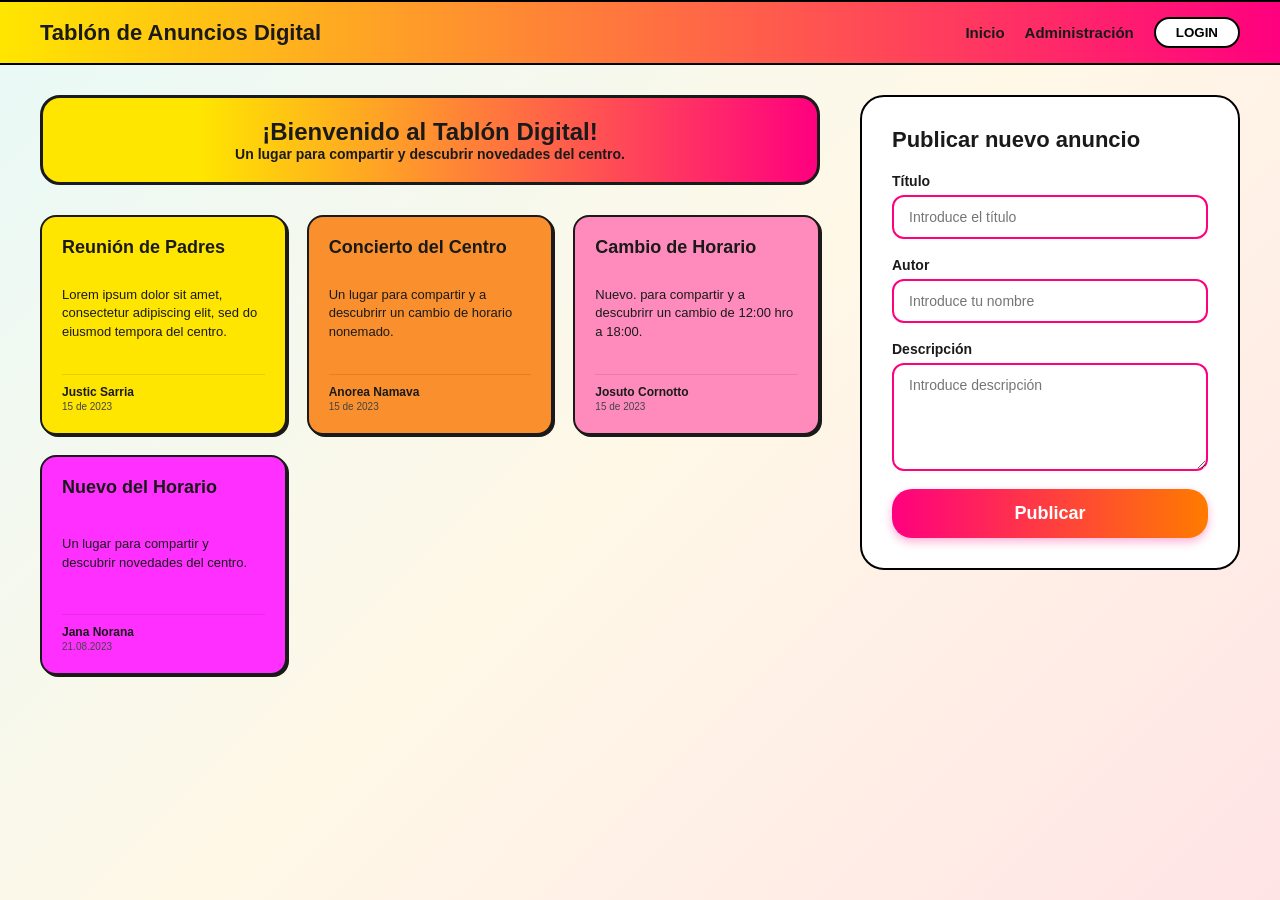
==== Interfaz-web-mini-server/HTML/index.html @ 528c1a35 "Add files via upload" ====
<!DOCTYPE html>
<html lang="es">
<head>
  <meta charset="UTF-8">
  <meta name="viewport" content="width=device-width, initial-scale=1.0">
  <title>Tablón de Anuncios Digital - DAW</title>
  <link rel="stylesheet" href="../CSS/estilos.css">
</head>
<body>

  <!-- Encabezado superior -->
  <header class="navegacion">
    <h1 class="nav-title">Tablón de Anuncios Digital</h1>
    <nav class="nav-links">
      <a href="#" class="active">Inicio</a>
      <a href="#">Administración</a>
      <button class="btn-login">LOGIN</button>
    </nav>
  </header>

  <!-- Contenedor principal -->
  <div class="main-container">
    <!-- Banner y grid de anuncios -->
    <main class="feed-section">
      
      <!-- Banner bienvenida -->
      <div class="banner_bienvenida">
        <h2>¡Bienvenido al Tablón Digital!</h2>
        <p>Un lugar para compartir y descubrir novedades del centro.</p>
      </div>

      <!-- Feed anuncios -->
      <div class="cards-grid">

        <!-- Tarjeta amarilla -->
        <article class="card card-amarillo">
          <h3 class="card-title">Reunión de Padres</h3>
          <p class="card-body">Lorem ipsum dolor sit amet, consectetur adipiscing elit, sed do eiusmod tempora del centro.</p>
          <div class="card-footer">
            <span class="author-info">Justic Sarria<br><small>15 de 2023</small></span>
          </div>
        </article>

        <!-- Tarjeta naranja -->
        <article class="card card-naranja">
          <h3 class="card-title">Concierto del Centro</h3>
          <p class="card-body">Un lugar para compartir y a descubrirr un cambio de horario nonemado.</p>
          <div class="card-footer">
            <span class="author-info">Anorea Namava<br><small>15 de 2023</small></span>
          </div>
        </article>

        <!-- Tarjeta rosa -->
        <article class="card card-rosa">
          <h3 class="card-title">Cambio de Horario</h3>
          <p class="card-body">Nuevo. para compartir y a descubrirr un cambio de 12:00 hro a 18:00.</p>
          <div class="card-footer">
            <span class="author-info">Josuto Cornotto<br><small>15 de 2023</small></span>
          </div>
        </article>

        <!-- Tarjeta morada -->
        <article class="card card-morado">
          <h3 class="card-title">Nuevo del Horario</h3>
          <p class="card-body">Un lugar para compartir y descubrir novedades del centro.</p>
          <div class="card-footer">
            <span class="author-info">Jana Norana<br><small>21.08.2023</small></span>
          </div>
        </article>

      </div>
    </main>

    <!-- Formulario para publicar anuncios -->
    <aside class="form-section">
      <div class="form-card">
        <h2 class="form-title">Publicar nuevo anuncio</h2>
        
        <form action="#" method="POST">
          <div class="form-group">
            <label for="titulo">Título</label>
            <div class="input-container">
              <input type="text" id="titulo" name="titulo" placeholder="Introduce el título" required>
            </div>
          </div>

          <div class="form-group">
            <label for="autor">Autor</label>
            <div class="input-container">
              <input type="text" id="autor" name="autor" placeholder="Introduce tu nombre" required>
            </div>
          </div>

          <div class="form-group">
            <label for="descripcion">Descripción</label>
            <div class="input-container">
              <textarea id="descripcion" name="descripcion" rows="5" placeholder="Introduce descripción" required></textarea>
            </div>
          </div>

          <button type="submit" class="btn-submit">Publicar</button>
        </form>
      </div>
    </aside>

  </div>

</body>
</html>
---- Interfaz-web-mini-server/CSS/estilos.css ----
/* Selector universal y reset */
* {
  box-sizing: border-box;
  margin: 0;
  padding: 0;
  font-family: 'Poppins', sans-serif;
}

body {
  background: linear-gradient(135deg, #e8f9f7 0%, #fff8e7 50%, #ffe4e6 100%);
  min-height: 100vh;
  color: #1a1a1a;
}

/* Cabecera navegación */
.navegacion {
  display: flex;
  align-items: center;
  justify-content: space-between;
  padding: 15px 40px;
  background: linear-gradient(90deg, #ffe600 0%, #ff007f 100%);
  border-top: 2.5px solid black;
  border-bottom: 2.5px solid black;
}

.nav-title {
  font-size: 22px;
  font-weight: 700;
}

.nav-links {
  display: flex;
  align-items: center;
  gap: 20px;
}

.nav-links a {
  text-decoration: none;
  color: #1a1a1a;
  font-weight: 700;
  font-size: 15px;
}

.btn-login {
  background-color: #ffffff;
  border: 2px solid #000;
  border-radius: 20px;
  padding: 6px 20px;
  font-weight: 800;
  cursor: pointer;
  transition: transform 0.2s;
}

.btn-login:hover {
  transform: scale(1.05);
}

/* Layout Principal */
.main-container {
  display: flex;
  padding: 30px 40px;
  gap: 40px;
}

.feed-section {
  flex: 1;
}

.form-section {
  width: 380px;
  flex-shrink: 0;
}

/* Banner de Bienvenida */
.banner_bienvenida {
  background: linear-gradient(90deg, #ffe600 20%, #ff007f 100%);
  border-radius: 20px;
  padding: 20px 30px;
  text-align: center;
  margin-bottom: 30px;
  border: 3px solid #1a1a1a;
}

.banner_bienvenida h2 {
  font-size: 24px;
  font-weight: 800;
}

.banner_bienvenida p {
  font-size: 14px;
  font-weight: 600;
}

/* Grid anuncios */
.cards-grid {
  display: grid;
  grid-template-columns: repeat(auto-fill, minmax(220px, 1fr));
  gap: 20px;
}

/* Tarjetas anuncios */
.card {
  position: relative;
  border-radius: 16px;
  padding: 20px;
  display: flex;
  flex-direction: column;
  justify-content: space-between;
  border: 2px solid #1a1a1a;
  box-shadow: 2px 2px 0px #1a1a1a;
  min-height: 220px;
  transition: transform 0.2s;
}

.card:hover {
  transform: translateY(-5px);
  cursor: pointer;
}

.card-title {
  font-size: 18px;
  font-weight: 800;
  margin-bottom: 10px;
  padding-right: 20px;
}

.card-body {
  font-size: 13px;
  line-height: 1.4;
  margin-bottom: 15px;
}

.card-footer {
  display: flex;
  align-items: center;
  justify-content: space-between;
  border-top: 1px solid rgba(0, 0, 0, 0.1);
  padding-top: 10px;
}

.author-info {
  font-size: 12px;
  font-weight: 700;
}

.author-info small {
  font-size: 10px;
  color: #444;
  font-weight: 400;
}

/* Colores de tarjetas */
.card-amarillo { background-color: #ffe600; }
.card-naranja  { background-color: #fa902d; }
.card-rosa     { background-color: #ff8bbd; }
.card-morado   { background-color: rgb(255, 48, 255); }

/* Formulario */
.form-card {
  background: #ffffff;
  border-radius: 24px;
  padding: 30px;
  border: 2px solid black;
}

.form-title {
  font-size: 22px;
  font-weight: 800;
  margin-bottom: 20px;
  color: #1a1a1a;
}

.form-group {
  margin-bottom: 18px;
}

.form-group label {
  display: block;
  font-weight: 700;
  font-size: 14px;
  margin-bottom: 6px;
}

.input-container {
  display: flex;
  align-items: center;
}

.input-container input,
.input-container textarea {
  width: 100%;
  padding: 12px 15px;
  border-radius: 12px;
  border: 2px solid #ff007f;
  outline: none;
  font-size: 14px;
}

.btn-submit {
  width: 100%;
  padding: 14px;
  background: linear-gradient(90deg, #ff007f 0%, #ff7b00 100%);
  color: #ffffff;
  border: none;
  border-radius: 20px;
  font-size: 18px;
  font-weight: 800;
  cursor: pointer;
  box-shadow: 0 4px 10px rgba(255, 0, 127, 0.3);
  transition: transform 0.2s;
}

.btn-submit:hover {
  transform: scale(1.02);
}

/* Adaptación para dispositivos móviles */
@media (max-width: 900px) {
  .main-container {
    flex-direction: column;
  }
  .form-section {
    width: 100%;
  }
}
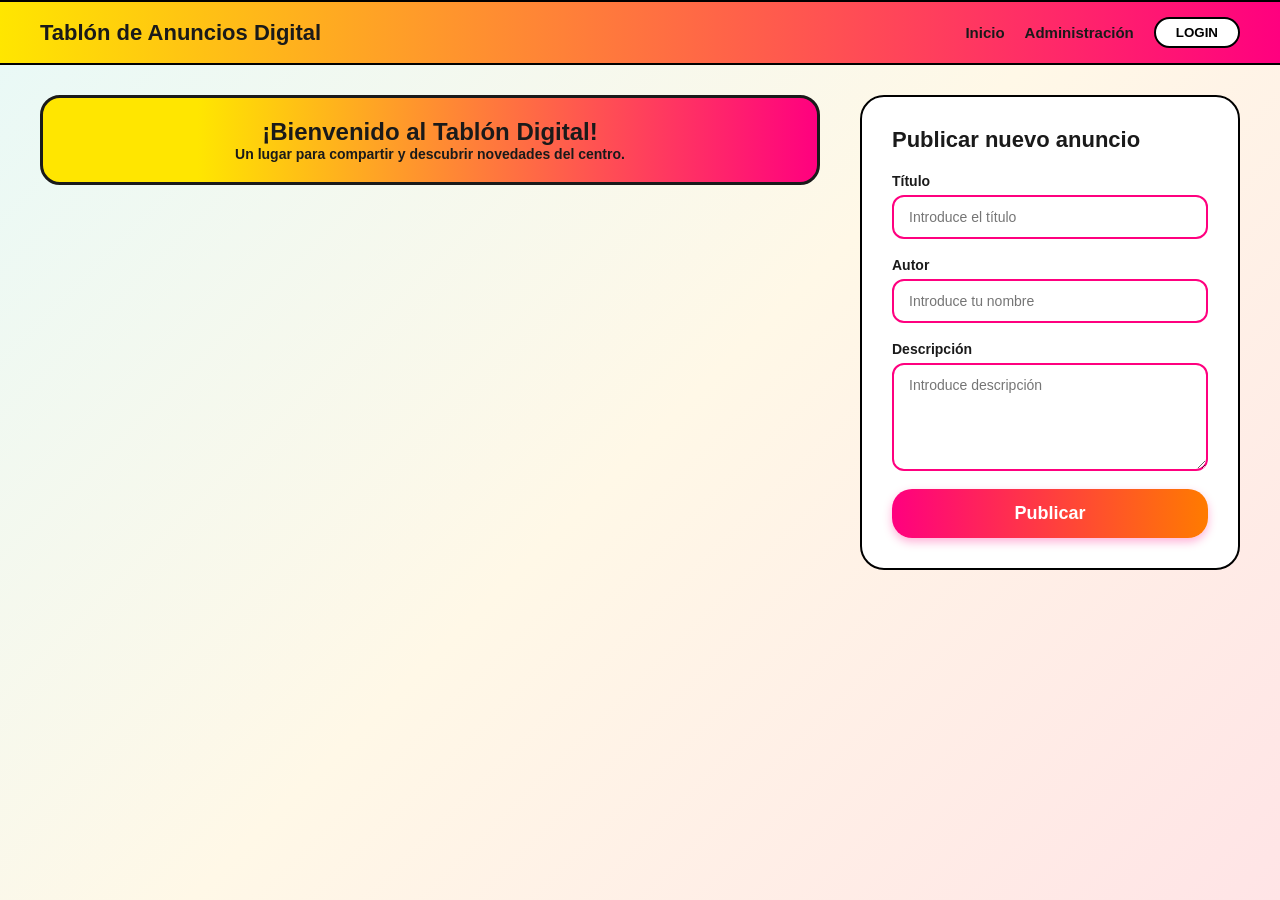
==== commit bc11b2ab: "Add files via upload" ====
--- a/Interfaz-web-mini-server/HTML/index.html
+++ b/Interfaz-web-mini-server/HTML/index.html
@@ -31,42 +31,6 @@
 
       <!-- Feed anuncios -->
       <div class="cards-grid">
-
-        <!-- Tarjeta amarilla -->
-        <article class="card card-amarillo">
-          <h3 class="card-title">Reunión de Padres</h3>
-          <p class="card-body">Lorem ipsum dolor sit amet, consectetur adipiscing elit, sed do eiusmod tempora del centro.</p>
-          <div class="card-footer">
-            <span class="author-info">Justic Sarria<br><small>15 de 2023</small></span>
-          </div>
-        </article>
-
-        <!-- Tarjeta naranja -->
-        <article class="card card-naranja">
-          <h3 class="card-title">Concierto del Centro</h3>
-          <p class="card-body">Un lugar para compartir y a descubrirr un cambio de horario nonemado.</p>
-          <div class="card-footer">
-            <span class="author-info">Anorea Namava<br><small>15 de 2023</small></span>
-          </div>
-        </article>
-
-        <!-- Tarjeta rosa -->
-        <article class="card card-rosa">
-          <h3 class="card-title">Cambio de Horario</h3>
-          <p class="card-body">Nuevo. para compartir y a descubrirr un cambio de 12:00 hro a 18:00.</p>
-          <div class="card-footer">
-            <span class="author-info">Josuto Cornotto<br><small>15 de 2023</small></span>
-          </div>
-        </article>
-
-        <!-- Tarjeta morada -->
-        <article class="card card-morado">
-          <h3 class="card-title">Nuevo del Horario</h3>
-          <p class="card-body">Un lugar para compartir y descubrir novedades del centro.</p>
-          <div class="card-footer">
-            <span class="author-info">Jana Norana<br><small>21.08.2023</small></span>
-          </div>
-        </article>
 
       </div>
     </main>
@@ -104,6 +68,7 @@
     </aside>
 
   </div>
-
+  <!-- Conexión con JS -->
+  <script src="../JS/app.js"></script>
 </body>
 </html>
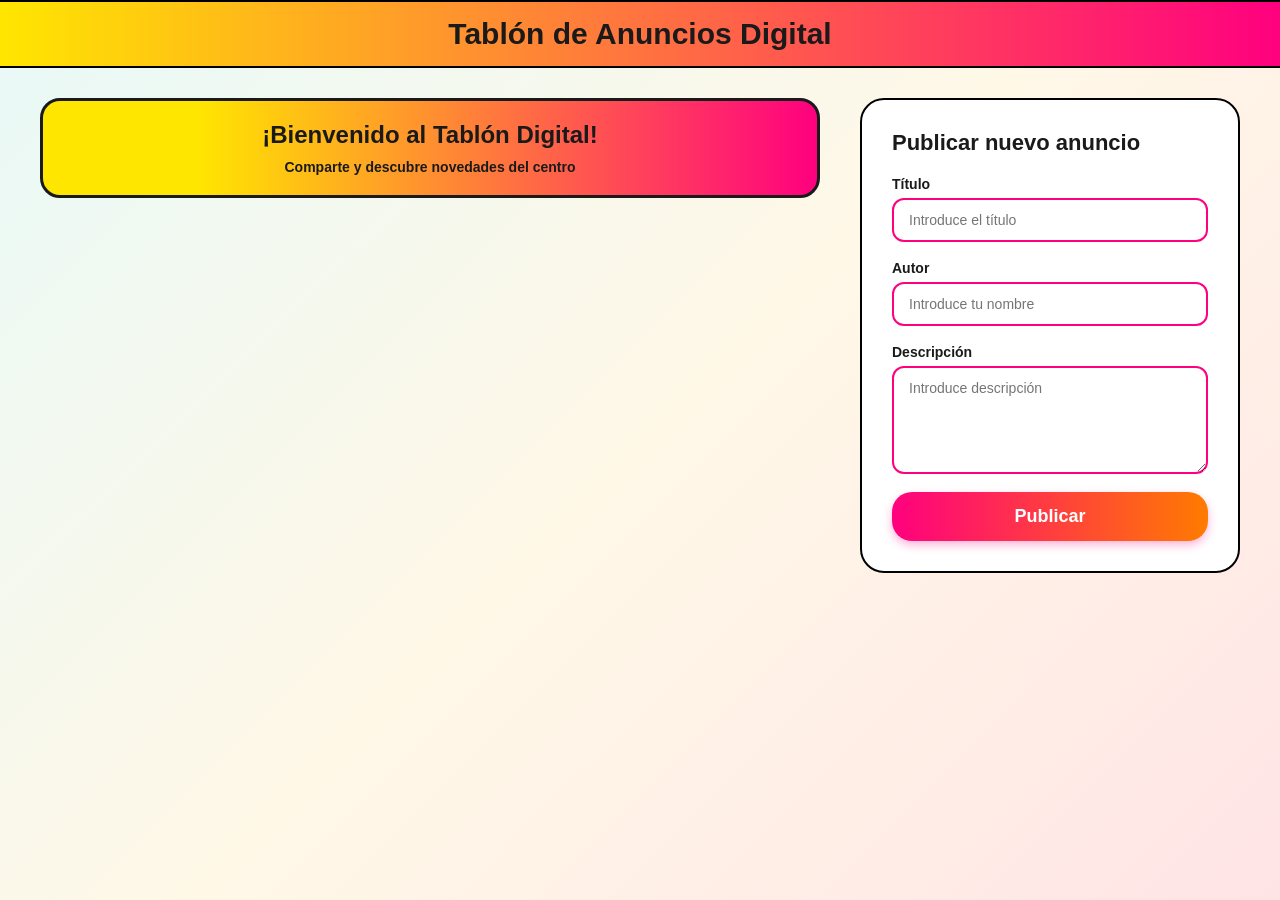
==== commit 4b705162: "Add files via upload" ====
--- a/Interfaz-web-mini-server/HTML/index.html
+++ b/Interfaz-web-mini-server/HTML/index.html
@@ -11,11 +11,6 @@
   <!-- Encabezado superior -->
   <header class="navegacion">
     <h1 class="nav-title">Tablón de Anuncios Digital</h1>
-    <nav class="nav-links">
-      <a href="#" class="active">Inicio</a>
-      <a href="#">Administración</a>
-      <button class="btn-login">LOGIN</button>
-    </nav>
   </header>
 
   <!-- Contenedor principal -->
@@ -26,7 +21,7 @@
       <!-- Banner bienvenida -->
       <div class="banner_bienvenida">
         <h2>¡Bienvenido al Tablón Digital!</h2>
-        <p>Un lugar para compartir y descubrir novedades del centro.</p>
+        <p>Comparte y descubre novedades del centro</p>
       </div>
 
       <!-- Feed anuncios -->
--- a/Interfaz-web-mini-server/CSS/estilos.css
+++ b/Interfaz-web-mini-server/CSS/estilos.css
@@ -15,8 +15,7 @@
 /* Cabecera navegación */
 .navegacion {
   display: flex;
-  align-items: center;
-  justify-content: space-between;
+  justify-content: center;
   padding: 15px 40px;
   background: linear-gradient(90deg, #ffe600 0%, #ff007f 100%);
   border-top: 2.5px solid black;
@@ -24,21 +23,8 @@
 }
 
 .nav-title {
-  font-size: 22px;
-  font-weight: 700;
-}
-
-.nav-links {
-  display: flex;
-  align-items: center;
-  gap: 20px;
-}
-
-.nav-links a {
-  text-decoration: none;
-  color: #1a1a1a;
-  font-weight: 700;
-  font-size: 15px;
+  font-size: 30px;
+  font-weight: 800;
 }
 
 .btn-login {
@@ -83,10 +69,11 @@
 
 .banner_bienvenida h2 {
   font-size: 24px;
-  font-weight: 800;
+  font-weight: 700;
 }
 
 .banner_bienvenida p {
+  margin-top: 10px;
   font-size: 14px;
   font-weight: 600;
 }
